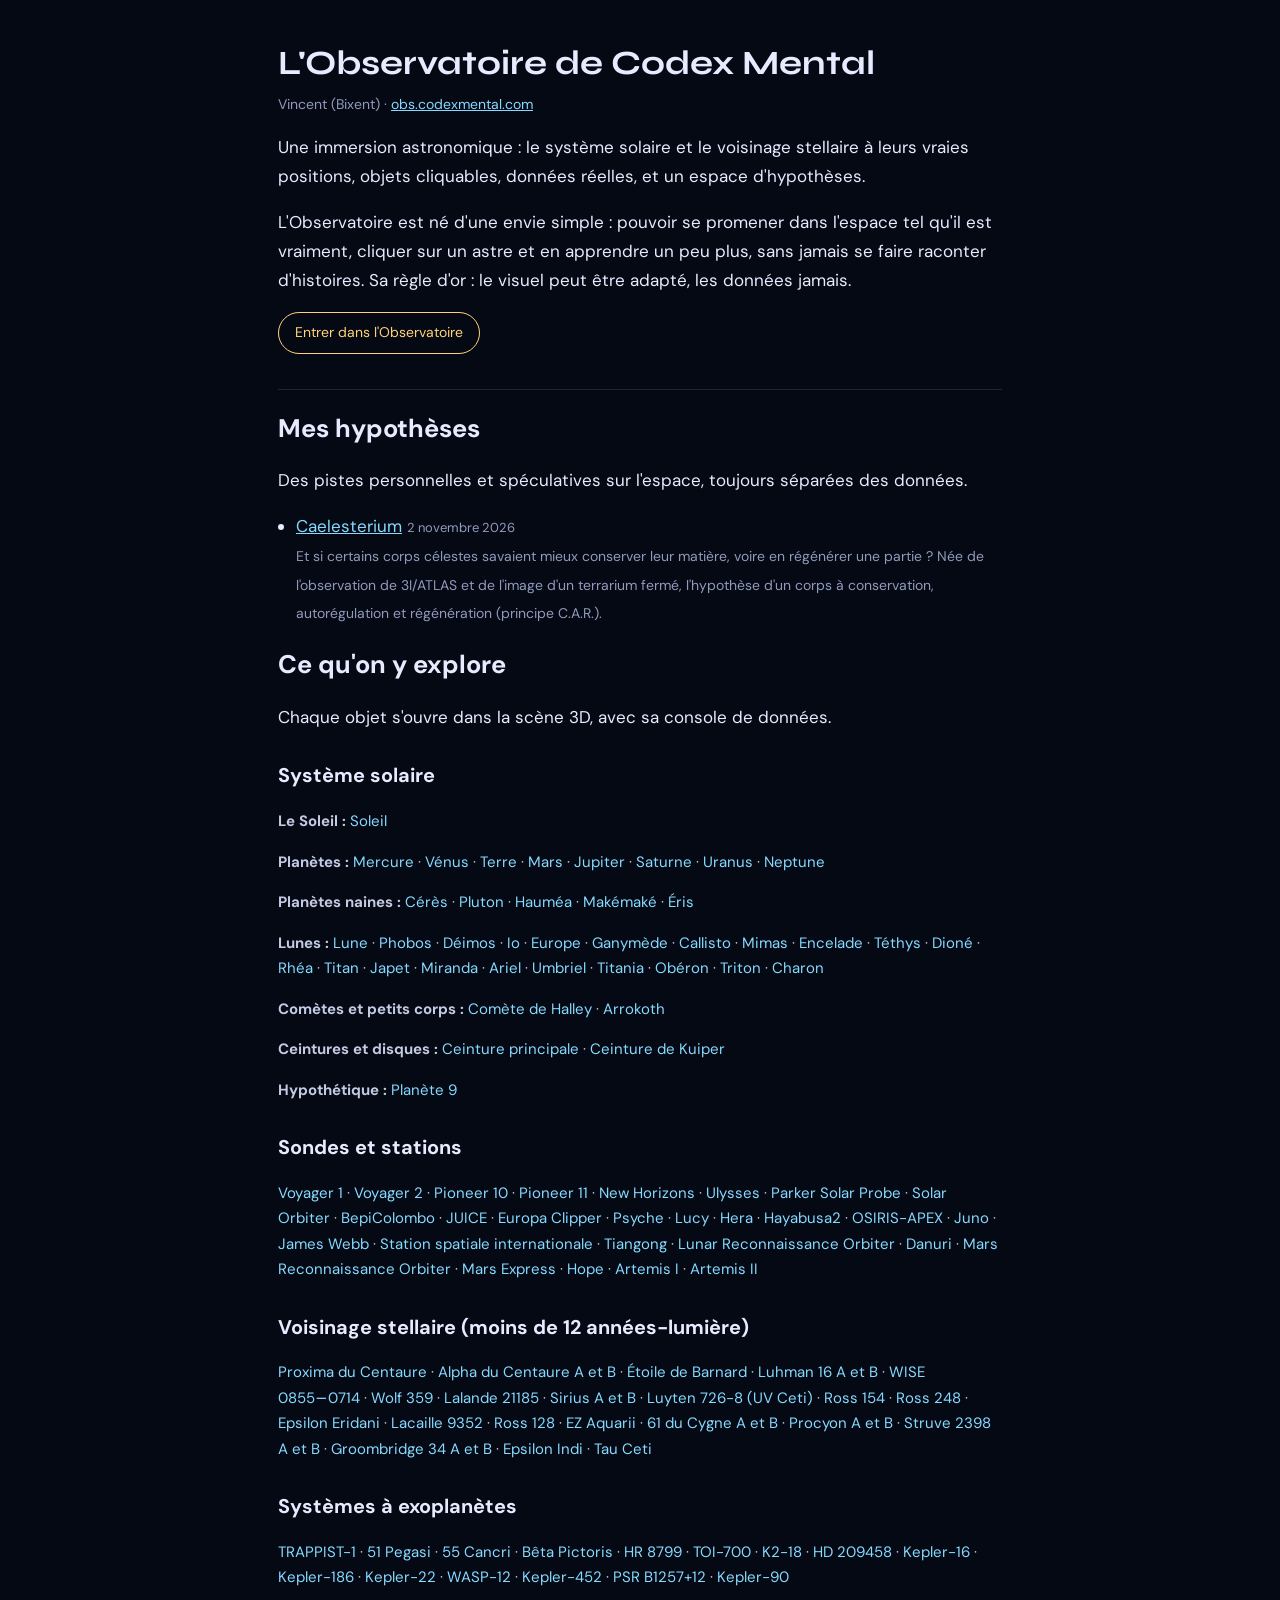
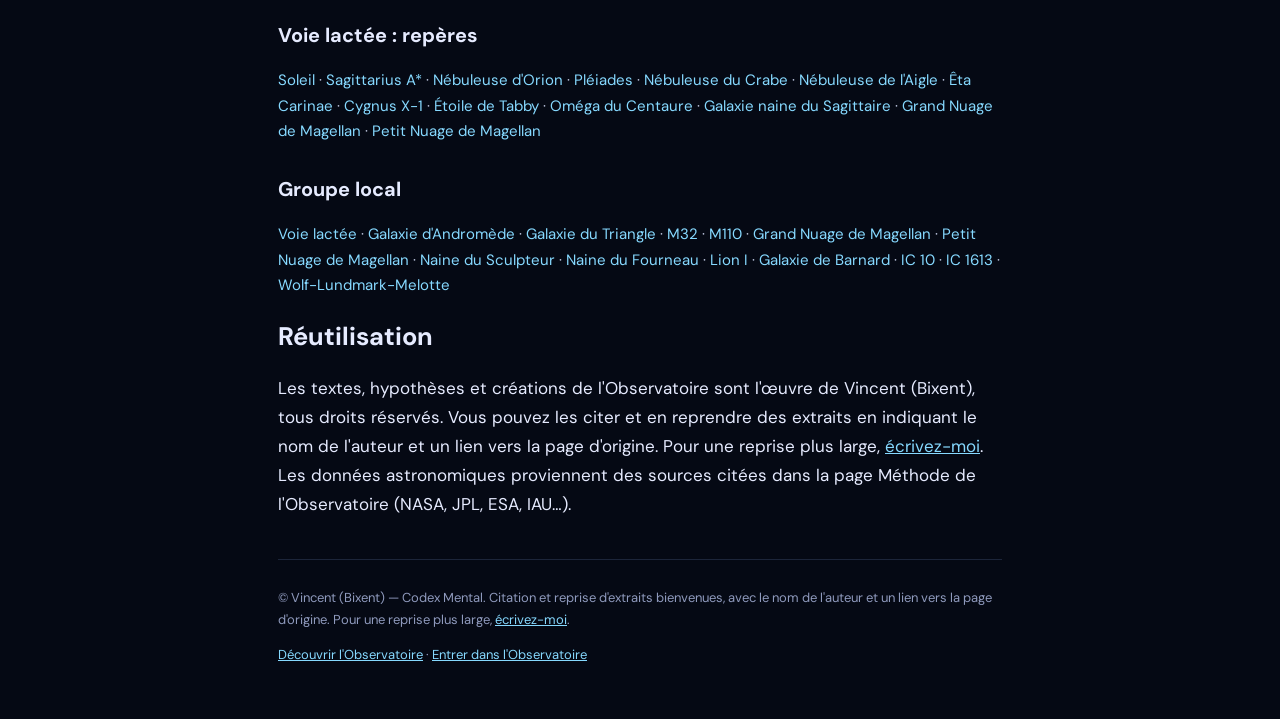
==== decouvrir/index.html @ 6f7f9cb4 "Pages lisibles : découvrir/ (présentation, hypothèses personnelles, objets explorés), sitemap, métad" ====
<!doctype html>
<html lang="fr">
<head>
<meta charset="utf-8">
<meta name="viewport" content="width=device-width, initial-scale=1">
<title>Découvrir l&#x27;Observatoire — Observatoire · Codex Mental</title>
<meta name="description" content="L&#x27;Observatoire de Codex Mental : le système solaire et le voisinage stellaire à leurs vraies positions, des données réelles et les hypothèses personnelles de Vincent (Bixent).">
<meta name="author" content="Vincent (Bixent)">
<link rel="canonical" href="https://obs.codexmental.com/decouvrir/">
<meta property="og:type" content="website">
<meta property="og:site_name" content="Observatoire · Codex Mental">
<meta property="og:title" content="Découvrir l&#x27;Observatoire — Observatoire · Codex Mental">
<meta property="og:description" content="L&#x27;Observatoire de Codex Mental : le système solaire et le voisinage stellaire à leurs vraies positions, des données réelles et les hypothèses personnelles de Vincent (Bixent).">
<meta property="og:url" content="https://obs.codexmental.com/decouvrir/">
<meta property="og:locale" content="fr_FR">
<link rel="icon" href="/favicon.svg" type="image/svg+xml">
<link rel="stylesheet" href="/decouvrir/lisible.css">
<script type="application/ld+json">{"@context": "https://schema.org", "@type": "CollectionPage", "name": "L'Observatoire de Codex Mental", "url": "https://obs.codexmental.com/decouvrir/", "inLanguage": "fr", "author": {"@type": "Person", "name": "Vincent (Bixent)", "url": "https://bixent.codexmental.com"}, "about": "Astronomie, système solaire, voisinage stellaire, exoplanètes, Voie lactée, Groupe local", "hasPart": [{"@type": "Article", "name": "Caelesterium", "url": "https://obs.codexmental.com/decouvrir/hypotheses/caelesterium/"}]}</script>
</head>
<body>
<main class="page">
<header class="head"><h1>L'Observatoire de Codex Mental</h1><p class="meta">Vincent (Bixent) · <a href="/">obs.codexmental.com</a></p><p>Une immersion astronomique : le système solaire et le voisinage stellaire à leurs vraies positions, objets cliquables, données réelles, et un espace d'hypothèses.</p><p>L'Observatoire est né d'une envie simple : pouvoir se promener dans l'espace tel qu'il est vraiment, cliquer sur un astre et en apprendre un peu plus, sans jamais se faire raconter d'histoires. Sa règle d'or : le visuel peut être adapté, les données jamais.</p><p><a class="go" href="/">Entrer dans l'Observatoire</a></p></header>
<h2>Mes hypothèses</h2><p>Des pistes personnelles et spéculatives sur l'espace, toujours séparées des données.</p><ul class="list">
<li><a href="/decouvrir/hypotheses/caelesterium/">Caelesterium</a> <time datetime="2026-11-02">2 novembre 2026</time><br><span>Et si certains corps célestes savaient mieux conserver leur matière, voire en régénérer une partie ? Née de l&#x27;observation de 3I/ATLAS et de l&#x27;image d&#x27;un terrarium fermé, l&#x27;hypothèse d&#x27;un corps à conservation, autorégulation et régénération (principe C.A.R.).</span></li>
</ul>
<h2>Ce qu'on y explore</h2><p>Chaque objet s'ouvre dans la scène 3D, avec sa console de données.</p>
<h3>Système solaire</h3>
<p class="objs"><b>Le Soleil :</b> <a href="https://obs.codexmental.com/#/explorer/soleil">Soleil</a></p>
<p class="objs"><b>Planètes :</b> <a href="https://obs.codexmental.com/#/explorer/mercure">Mercure</a> · <a href="https://obs.codexmental.com/#/explorer/venus">Vénus</a> · <a href="https://obs.codexmental.com/#/explorer/terre">Terre</a> · <a href="https://obs.codexmental.com/#/explorer/mars">Mars</a> · <a href="https://obs.codexmental.com/#/explorer/jupiter">Jupiter</a> · <a href="https://obs.codexmental.com/#/explorer/saturne">Saturne</a> · <a href="https://obs.codexmental.com/#/explorer/uranus">Uranus</a> · <a href="https://obs.codexmental.com/#/explorer/neptune">Neptune</a></p>
<p class="objs"><b>Planètes naines :</b> <a href="https://obs.codexmental.com/#/explorer/ceres">Cérès</a> · <a href="https://obs.codexmental.com/#/explorer/pluton">Pluton</a> · <a href="https://obs.codexmental.com/#/explorer/haumea">Hauméa</a> · <a href="https://obs.codexmental.com/#/explorer/makemake">Makémaké</a> · <a href="https://obs.codexmental.com/#/explorer/eris">Éris</a></p>
<p class="objs"><b>Lunes :</b> <a href="https://obs.codexmental.com/#/explorer/lune">Lune</a> · <a href="https://obs.codexmental.com/#/explorer/phobos">Phobos</a> · <a href="https://obs.codexmental.com/#/explorer/deimos">Déimos</a> · <a href="https://obs.codexmental.com/#/explorer/io">Io</a> · <a href="https://obs.codexmental.com/#/explorer/europe">Europe</a> · <a href="https://obs.codexmental.com/#/explorer/ganymede">Ganymède</a> · <a href="https://obs.codexmental.com/#/explorer/callisto">Callisto</a> · <a href="https://obs.codexmental.com/#/explorer/mimas">Mimas</a> · <a href="https://obs.codexmental.com/#/explorer/encelade">Encelade</a> · <a href="https://obs.codexmental.com/#/explorer/tethys">Téthys</a> · <a href="https://obs.codexmental.com/#/explorer/dione">Dioné</a> · <a href="https://obs.codexmental.com/#/explorer/rhea">Rhéa</a> · <a href="https://obs.codexmental.com/#/explorer/titan">Titan</a> · <a href="https://obs.codexmental.com/#/explorer/japet">Japet</a> · <a href="https://obs.codexmental.com/#/explorer/miranda">Miranda</a> · <a href="https://obs.codexmental.com/#/explorer/ariel">Ariel</a> · <a href="https://obs.codexmental.com/#/explorer/umbriel">Umbriel</a> · <a href="https://obs.codexmental.com/#/explorer/titania">Titania</a> · <a href="https://obs.codexmental.com/#/explorer/oberon">Obéron</a> · <a href="https://obs.codexmental.com/#/explorer/triton">Triton</a> · <a href="https://obs.codexmental.com/#/explorer/charon">Charon</a></p>
<p class="objs"><b>Comètes et petits corps :</b> <a href="https://obs.codexmental.com/#/explorer/halley">Comète de Halley</a> · <a href="https://obs.codexmental.com/#/explorer/arrokoth">Arrokoth</a></p>
<p class="objs"><b>Ceintures et disques :</b> <a href="https://obs.codexmental.com/#/explorer/ceinture">Ceinture principale</a> · <a href="https://obs.codexmental.com/#/explorer/kuiper">Ceinture de Kuiper</a></p>
<p class="objs"><b>Hypothétique :</b> <a href="https://obs.codexmental.com/#/explorer/planete9">Planète 9</a></p>
<h3>Sondes et stations</h3>
<p class="objs"><a href="https://obs.codexmental.com/#/explorer/voyager1">Voyager 1</a> · <a href="https://obs.codexmental.com/#/explorer/voyager2">Voyager 2</a> · <a href="https://obs.codexmental.com/#/explorer/pioneer10">Pioneer 10</a> · <a href="https://obs.codexmental.com/#/explorer/pioneer11">Pioneer 11</a> · <a href="https://obs.codexmental.com/#/explorer/newhorizons">New Horizons</a> · <a href="https://obs.codexmental.com/#/explorer/ulysses">Ulysses</a> · <a href="https://obs.codexmental.com/#/explorer/parker">Parker Solar Probe</a> · <a href="https://obs.codexmental.com/#/explorer/solarorbiter">Solar Orbiter</a> · <a href="https://obs.codexmental.com/#/explorer/bepicolombo">BepiColombo</a> · <a href="https://obs.codexmental.com/#/explorer/juice">JUICE</a> · <a href="https://obs.codexmental.com/#/explorer/clipper">Europa Clipper</a> · <a href="https://obs.codexmental.com/#/explorer/psyche">Psyche</a> · <a href="https://obs.codexmental.com/#/explorer/lucy">Lucy</a> · <a href="https://obs.codexmental.com/#/explorer/hera">Hera</a> · <a href="https://obs.codexmental.com/#/explorer/hayabusa2">Hayabusa2</a> · <a href="https://obs.codexmental.com/#/explorer/osirisapex">OSIRIS-APEX</a> · <a href="https://obs.codexmental.com/#/explorer/juno">Juno</a> · <a href="https://obs.codexmental.com/#/explorer/jwst">James Webb</a> · <a href="https://obs.codexmental.com/#/explorer/iss">Station spatiale internationale</a> · <a href="https://obs.codexmental.com/#/explorer/tiangong">Tiangong</a> · <a href="https://obs.codexmental.com/#/explorer/lro">Lunar Reconnaissance Orbiter</a> · <a href="https://obs.codexmental.com/#/explorer/danuri">Danuri</a> · <a href="https://obs.codexmental.com/#/explorer/mro">Mars Reconnaissance Orbiter</a> · <a href="https://obs.codexmental.com/#/explorer/marsexpress">Mars Express</a> · <a href="https://obs.codexmental.com/#/explorer/hope">Hope</a> · <a href="https://obs.codexmental.com/#/explorer/artemis1">Artemis I</a> · <a href="https://obs.codexmental.com/#/explorer/artemis2">Artemis II</a></p>
<h3>Voisinage stellaire (moins de 12 années-lumière)</h3>
<p class="objs"><a href="https://obs.codexmental.com/#/voisinage/proxima">Proxima du Centaure</a> · <a href="https://obs.codexmental.com/#/voisinage/alphacen">Alpha du Centaure A et B</a> · <a href="https://obs.codexmental.com/#/voisinage/barnard">Étoile de Barnard</a> · <a href="https://obs.codexmental.com/#/voisinage/luhman16">Luhman 16 A et B</a> · <a href="https://obs.codexmental.com/#/voisinage/wise0855">WISE 0855−0714</a> · <a href="https://obs.codexmental.com/#/voisinage/wolf359">Wolf 359</a> · <a href="https://obs.codexmental.com/#/voisinage/lalande21185">Lalande 21185</a> · <a href="https://obs.codexmental.com/#/voisinage/sirius">Sirius A et B</a> · <a href="https://obs.codexmental.com/#/voisinage/luyten7268">Luyten 726-8 (UV Ceti)</a> · <a href="https://obs.codexmental.com/#/voisinage/ross154">Ross 154</a> · <a href="https://obs.codexmental.com/#/voisinage/ross248">Ross 248</a> · <a href="https://obs.codexmental.com/#/voisinage/epseri">Epsilon Eridani</a> · <a href="https://obs.codexmental.com/#/voisinage/lacaille9352">Lacaille 9352</a> · <a href="https://obs.codexmental.com/#/voisinage/ross128">Ross 128</a> · <a href="https://obs.codexmental.com/#/voisinage/ezaqr">EZ Aquarii</a> · <a href="https://obs.codexmental.com/#/voisinage/61cyg">61 du Cygne A et B</a> · <a href="https://obs.codexmental.com/#/voisinage/procyon">Procyon A et B</a> · <a href="https://obs.codexmental.com/#/voisinage/struve2398">Struve 2398 A et B</a> · <a href="https://obs.codexmental.com/#/voisinage/groombridge34">Groombridge 34 A et B</a> · <a href="https://obs.codexmental.com/#/voisinage/epsind">Epsilon Indi</a> · <a href="https://obs.codexmental.com/#/voisinage/tauceti">Tau Ceti</a></p>
<h3>Systèmes à exoplanètes</h3>
<p class="objs"><a href="https://obs.codexmental.com/#/etoile/trappist1">TRAPPIST-1</a> · <a href="https://obs.codexmental.com/#/etoile/51peg">51 Pegasi</a> · <a href="https://obs.codexmental.com/#/etoile/55cnc">55 Cancri</a> · <a href="https://obs.codexmental.com/#/etoile/betapic">Bêta Pictoris</a> · <a href="https://obs.codexmental.com/#/etoile/hr8799">HR 8799</a> · <a href="https://obs.codexmental.com/#/etoile/toi700">TOI-700</a> · <a href="https://obs.codexmental.com/#/etoile/k218">K2-18</a> · <a href="https://obs.codexmental.com/#/etoile/hd209458">HD 209458</a> · <a href="https://obs.codexmental.com/#/etoile/kepler16">Kepler-16</a> · <a href="https://obs.codexmental.com/#/etoile/kepler186">Kepler-186</a> · <a href="https://obs.codexmental.com/#/etoile/kepler22">Kepler-22</a> · <a href="https://obs.codexmental.com/#/etoile/wasp12">WASP-12</a> · <a href="https://obs.codexmental.com/#/etoile/kepler452">Kepler-452</a> · <a href="https://obs.codexmental.com/#/etoile/psr1257">PSR B1257+12</a> · <a href="https://obs.codexmental.com/#/etoile/kepler90">Kepler-90</a></p>
<h3>Voie lactée : repères</h3>
<p class="objs"><a href="https://obs.codexmental.com/#/galaxie/soleil-g">Soleil</a> · <a href="https://obs.codexmental.com/#/galaxie/sgra">Sagittarius A*</a> · <a href="https://obs.codexmental.com/#/galaxie/orion-m42">Nébuleuse d&#x27;Orion</a> · <a href="https://obs.codexmental.com/#/galaxie/pleiades">Pléiades</a> · <a href="https://obs.codexmental.com/#/galaxie/crabe">Nébuleuse du Crabe</a> · <a href="https://obs.codexmental.com/#/galaxie/aigle">Nébuleuse de l&#x27;Aigle</a> · <a href="https://obs.codexmental.com/#/galaxie/etacar">Êta Carinae</a> · <a href="https://obs.codexmental.com/#/galaxie/cygx1">Cygnus X-1</a> · <a href="https://obs.codexmental.com/#/galaxie/tabby">Étoile de Tabby</a> · <a href="https://obs.codexmental.com/#/galaxie/omegacen">Oméga du Centaure</a> · <a href="https://obs.codexmental.com/#/galaxie/sgrdsph">Galaxie naine du Sagittaire</a> · <a href="https://obs.codexmental.com/#/galaxie/gnm">Grand Nuage de Magellan</a> · <a href="https://obs.codexmental.com/#/galaxie/pnm">Petit Nuage de Magellan</a></p>
<h3>Groupe local</h3>
<p class="objs"><a href="https://obs.codexmental.com/#/groupe-local/voielactee">Voie lactée</a> · <a href="https://obs.codexmental.com/#/groupe-local/m31">Galaxie d&#x27;Andromède</a> · <a href="https://obs.codexmental.com/#/groupe-local/m33">Galaxie du Triangle</a> · <a href="https://obs.codexmental.com/#/groupe-local/m32">M32</a> · <a href="https://obs.codexmental.com/#/groupe-local/m110">M110</a> · <a href="https://obs.codexmental.com/#/groupe-local/lg-gnm">Grand Nuage de Magellan</a> · <a href="https://obs.codexmental.com/#/groupe-local/lg-pnm">Petit Nuage de Magellan</a> · <a href="https://obs.codexmental.com/#/groupe-local/sculptor">Naine du Sculpteur</a> · <a href="https://obs.codexmental.com/#/groupe-local/fornax">Naine du Fourneau</a> · <a href="https://obs.codexmental.com/#/groupe-local/leo1">Lion I</a> · <a href="https://obs.codexmental.com/#/groupe-local/ngc6822">Galaxie de Barnard</a> · <a href="https://obs.codexmental.com/#/groupe-local/ic10">IC 10</a> · <a href="https://obs.codexmental.com/#/groupe-local/ic1613">IC 1613</a> · <a href="https://obs.codexmental.com/#/groupe-local/wlm">Wolf-Lundmark-Melotte</a></p>
<h2 id="reutilisation">Réutilisation</h2><p>Les textes, hypothèses et créations de l'Observatoire sont l'œuvre de Vincent (Bixent), tous droits réservés. Vous pouvez les citer et en reprendre des extraits en indiquant le nom de l'auteur et un lien vers la page d'origine. Pour une reprise plus large, <a href="https://codexmental.com/#contact/form">écrivez-moi</a>. Les données astronomiques proviennent des sources citées dans la page Méthode de l'Observatoire (NASA, JPL, ESA, IAU…).</p>
<footer class="foot"><p>© Vincent (Bixent) — Codex Mental. Citation et reprise d'extraits bienvenues, avec le nom de l'auteur et un lien vers la page d'origine. Pour une reprise plus large, <a href="https://codexmental.com/#contact/form">écrivez-moi</a>.</p><p><a href="/decouvrir/">Découvrir l'Observatoire</a> · <a href="/">Entrer dans l'Observatoire</a></p></footer>
</main>
</body>
</html>
---- decouvrir/lisible.css ----
/* Pages lisibles de l Observatoire : sobres, rapides, sans JavaScript. */
@font-face { font-family: "DM Sans"; src: url("/fonts/DMSans.woff") format("woff"); font-display: swap; }
@font-face { font-family: "Syne"; src: url("/fonts/Syne.woff") format("woff"); font-weight: 400 800; font-display: swap; }
:root { color-scheme: dark; --fg: #e6ebff; --soft: #c3cbe4; --muted: #8f9abd; --line: rgba(150, 180, 255, .16); --cyan: #86d9ff; --gold: #ffd27a; }
* { box-sizing: border-box; }
body { margin: 0; background: #050914; color: var(--fg); font: 17px/1.7 "DM Sans", system-ui, sans-serif; }
.page { max-width: 760px; margin: 0 auto; padding: 28px 18px 40px; }
a { color: var(--cyan); }
.crumbs { font-size: 13px; color: var(--muted); }
.crumbs a { color: var(--muted); }
.head { border-bottom: 1px solid var(--line); padding-bottom: 18px; margin-bottom: 22px; }
h1 { font-family: Syne, sans-serif; font-weight: 700; font-size: clamp(24px, 5vw, 34px); line-height: 1.25; margin: 14px 0 8px; }
h2, h3 { line-height: 1.3; }
.meta { color: var(--muted); font-size: 14px; margin: 0 0 12px; }
.go { display: inline-block; padding: 8px 16px; border: 1px solid var(--gold); border-radius: 999px; color: var(--gold); text-decoration: none; font-size: 14px; }
.go:hover { background: var(--gold); color: #050914; }
.txt { color: var(--soft); }
.txt img, .txt video, .txt iframe { max-width: 100%; height: auto; border-radius: 10px; }
.txt table { border-collapse: collapse; width: 100%; display: block; overflow-x: auto; }
.txt td, .txt th { border: 1px solid var(--line); padding: 6px 10px; }
.txt blockquote { margin: 1em 0; padding-left: 14px; border-left: 2px solid var(--line); color: var(--muted); }
.cite { margin-top: 32px; padding: 12px 14px; border: 1px solid var(--line); border-radius: 12px; font-size: 14px; color: var(--muted); word-break: break-word; }
.list { padding-left: 18px; } .list li { margin: 0 0 12px; } .list span { color: var(--muted); font-size: 14px; }
.list time, .head time { color: var(--muted); font-size: 13px; }
.foot { margin-top: 40px; border-top: 1px solid var(--line); padding-top: 14px; font-size: 13px; color: var(--muted); }
.warn { padding: 12px 14px; border: 1px solid rgba(255, 179, 107, .35); border-radius: 12px; color: #ffd9b3; font-size: 15px; }
.objs { font-size: 15px; color: var(--soft); }
.objs a { text-decoration: none; } .objs a:hover { text-decoration: underline; }
h3 { margin-top: 1.6em; }
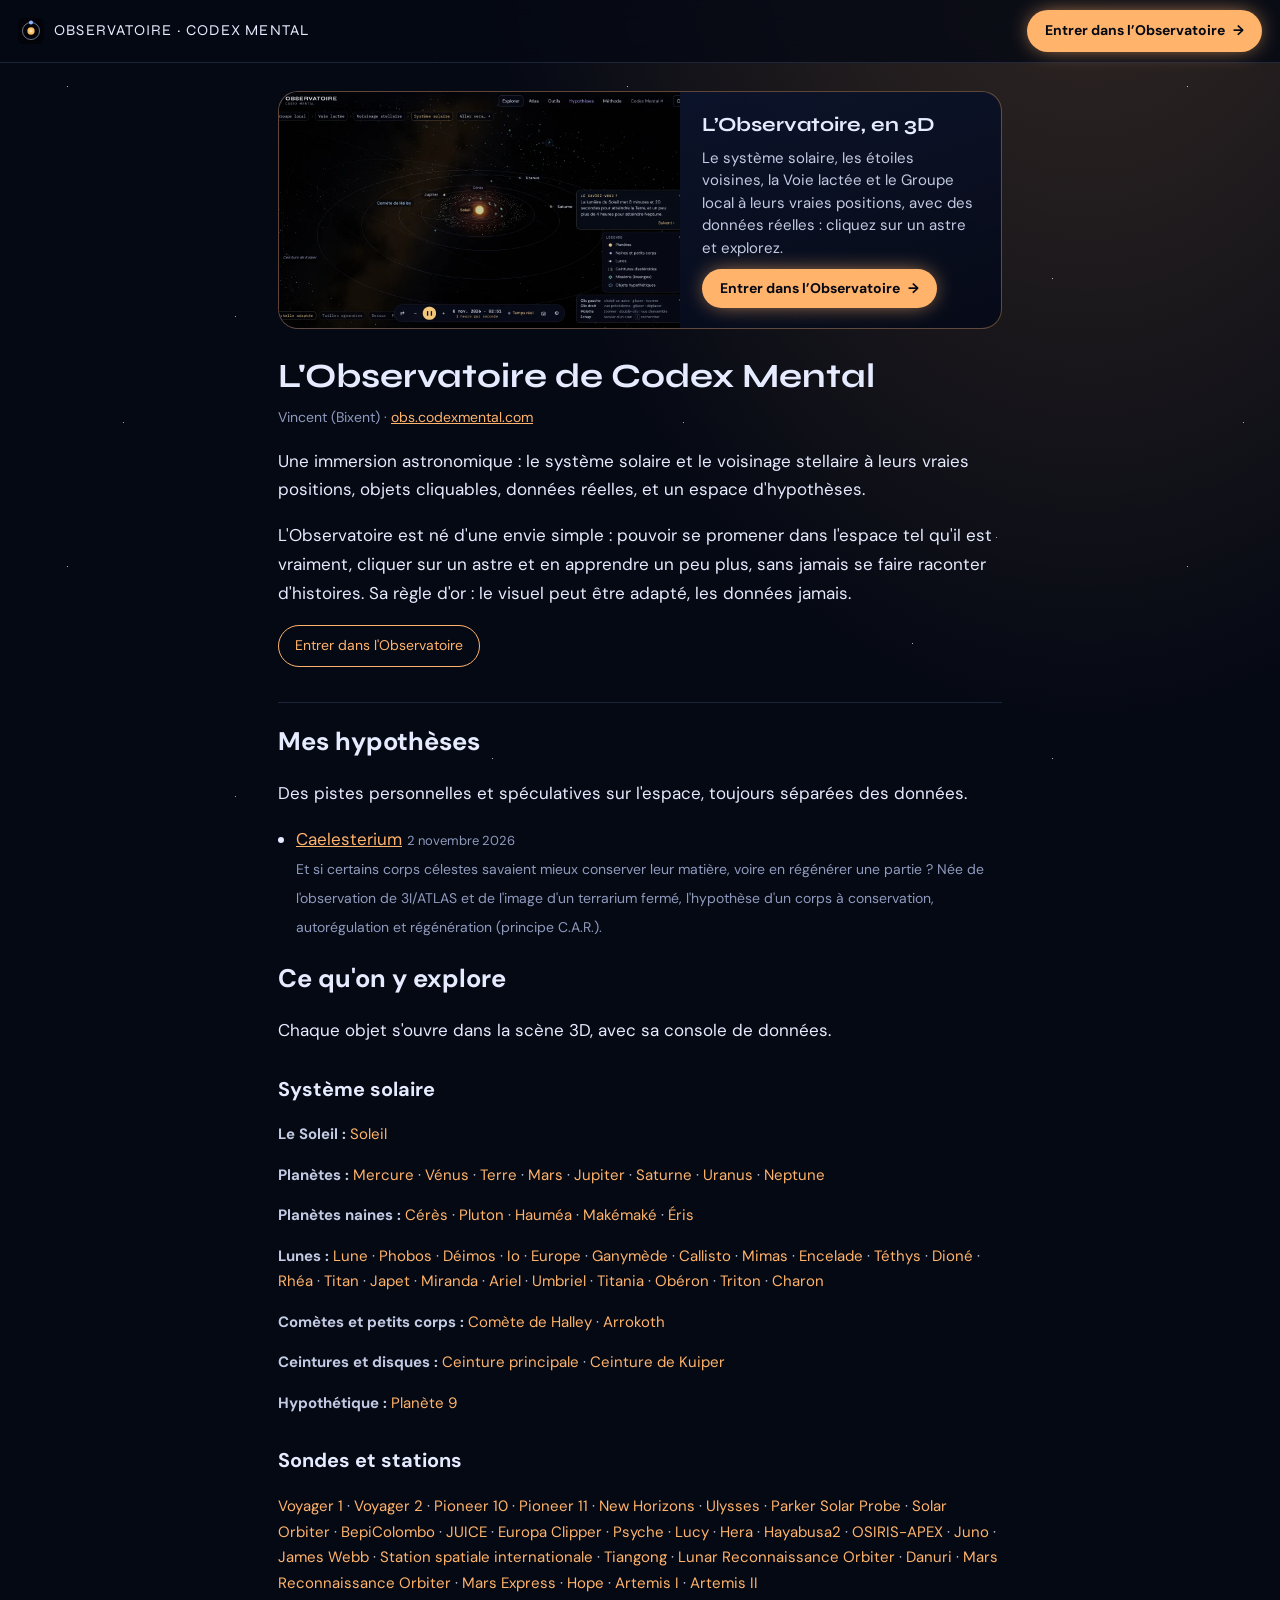
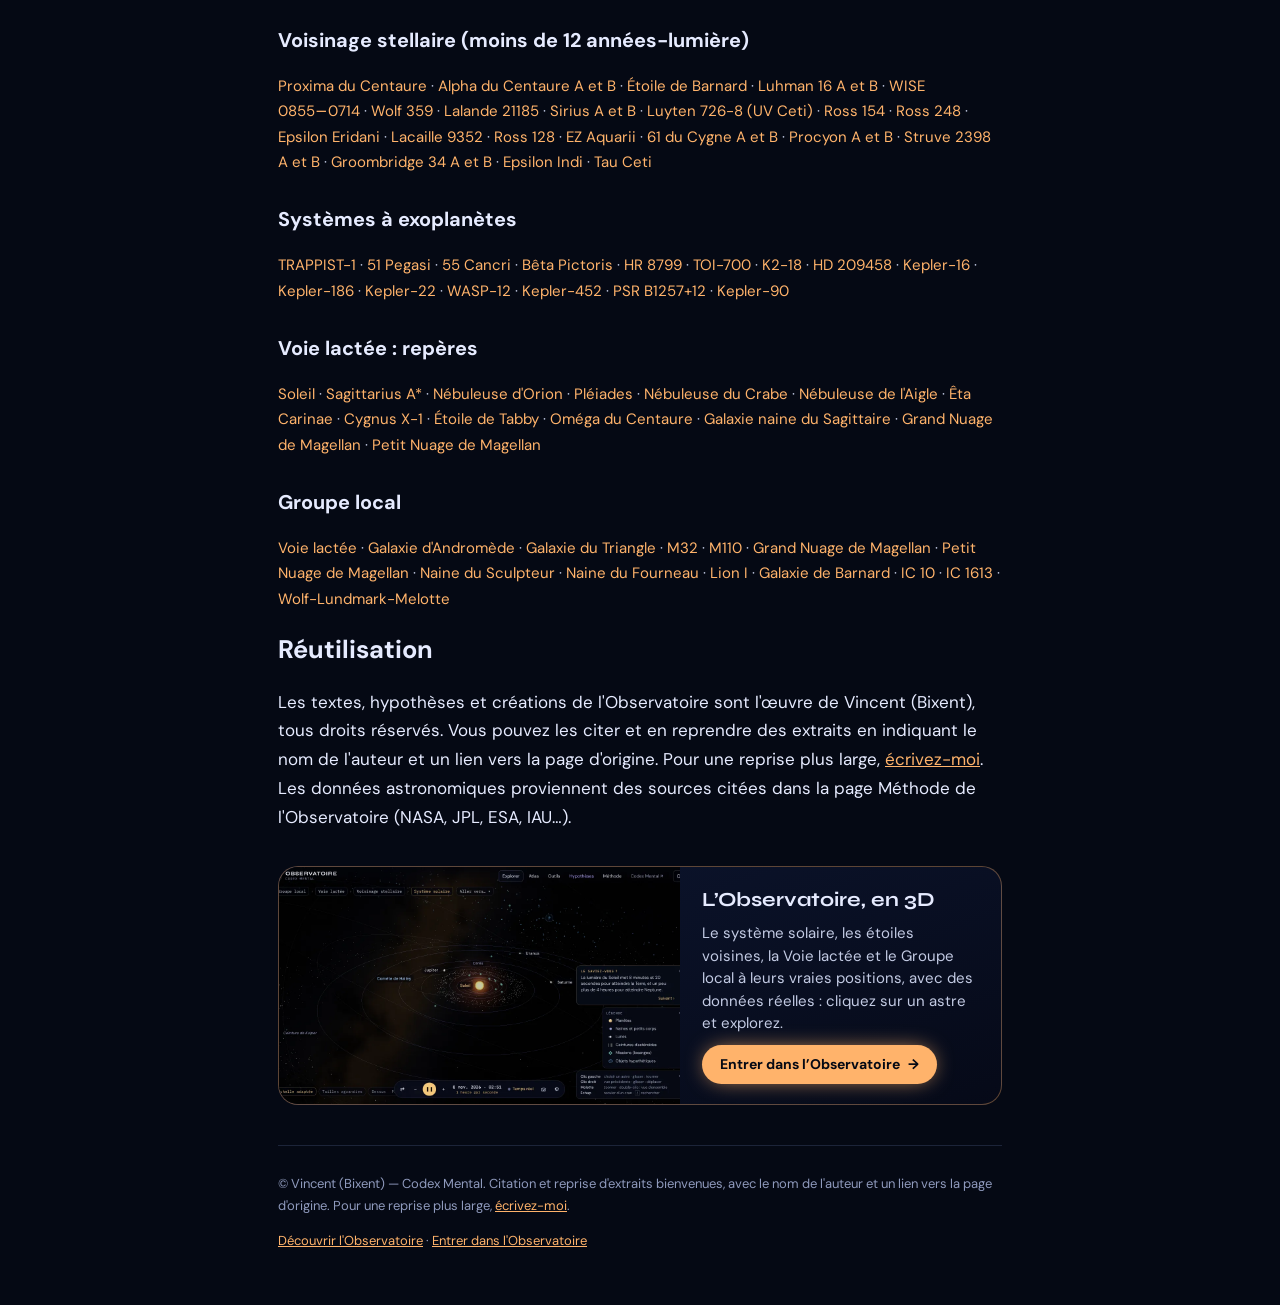
==== commit 1086ee8c: "Pages lisibles en vitrine : barre avec bouton d'entrée, ciel étoilé, carte d'aperçu du site, image d" ====
--- a/decouvrir/index.html
+++ b/decouvrir/index.html
@@ -13,13 +13,16 @@
 <meta property="og:description" content="L&#x27;Observatoire de Codex Mental : le système solaire et le voisinage stellaire à leurs vraies positions, des données réelles et les hypothèses personnelles de Vincent (Bixent).">
 <meta property="og:url" content="https://obs.codexmental.com/decouvrir/">
 <meta property="og:locale" content="fr_FR">
+<meta property="og:image" content="https://obs.codexmental.com/decouvrir/apercu.webp">
+<meta name="twitter:card" content="summary_large_image">
 <link rel="icon" href="/favicon.svg" type="image/svg+xml">
 <link rel="stylesheet" href="/decouvrir/lisible.css">
 <script type="application/ld+json">{"@context": "https://schema.org", "@type": "CollectionPage", "name": "L'Observatoire de Codex Mental", "url": "https://obs.codexmental.com/decouvrir/", "inLanguage": "fr", "author": {"@type": "Person", "name": "Vincent (Bixent)", "url": "https://bixent.codexmental.com"}, "about": "Astronomie, système solaire, voisinage stellaire, exoplanètes, Voie lactée, Groupe local", "hasPart": [{"@type": "Article", "name": "Caelesterium", "url": "https://obs.codexmental.com/decouvrir/hypotheses/caelesterium/"}]}</script>
 </head>
 <body>
+<header class="bar"><a class="brand" href="/"><img src="/favicon.svg" alt="" width="26" height="26"><span>OBSERVATOIRE · CODEX MENTAL</span></a><a class="enter" href="/">Entrer dans l’Observatoire <span aria-hidden="true">→</span></a></header>
 <main class="page">
-<header class="head"><h1>L'Observatoire de Codex Mental</h1><p class="meta">Vincent (Bixent) · <a href="/">obs.codexmental.com</a></p><p>Une immersion astronomique : le système solaire et le voisinage stellaire à leurs vraies positions, objets cliquables, données réelles, et un espace d'hypothèses.</p><p>L'Observatoire est né d'une envie simple : pouvoir se promener dans l'espace tel qu'il est vraiment, cliquer sur un astre et en apprendre un peu plus, sans jamais se faire raconter d'histoires. Sa règle d'or : le visuel peut être adapté, les données jamais.</p><p><a class="go" href="/">Entrer dans l'Observatoire</a></p></header>
+<a class="promo top" href="/"><img src="/decouvrir/apercu.webp" alt="Aperçu du site" width="1280" height="720" loading="lazy"><span class="promo-t"><b>L’Observatoire, en 3D</b><span>Le système solaire, les étoiles voisines, la Voie lactée et le Groupe local à leurs vraies positions, avec des données réelles : cliquez sur un astre et explorez.</span><span class="enter">Entrer dans l’Observatoire <span aria-hidden="true">→</span></span></span></a><header class="head"><h1>L'Observatoire de Codex Mental</h1><p class="meta">Vincent (Bixent) · <a href="/">obs.codexmental.com</a></p><p>Une immersion astronomique : le système solaire et le voisinage stellaire à leurs vraies positions, objets cliquables, données réelles, et un espace d'hypothèses.</p><p>L'Observatoire est né d'une envie simple : pouvoir se promener dans l'espace tel qu'il est vraiment, cliquer sur un astre et en apprendre un peu plus, sans jamais se faire raconter d'histoires. Sa règle d'or : le visuel peut être adapté, les données jamais.</p><p><a class="go" href="/">Entrer dans l'Observatoire</a></p></header>
 <h2>Mes hypothèses</h2><p>Des pistes personnelles et spéculatives sur l'espace, toujours séparées des données.</p><ul class="list">
 <li><a href="/decouvrir/hypotheses/caelesterium/">Caelesterium</a> <time datetime="2026-11-02">2 novembre 2026</time><br><span>Et si certains corps célestes savaient mieux conserver leur matière, voire en régénérer une partie ? Née de l&#x27;observation de 3I/ATLAS et de l&#x27;image d&#x27;un terrarium fermé, l&#x27;hypothèse d&#x27;un corps à conservation, autorégulation et régénération (principe C.A.R.).</span></li>
 </ul>
@@ -43,6 +46,7 @@
 <h3>Groupe local</h3>
 <p class="objs"><a href="https://obs.codexmental.com/#/groupe-local/voielactee">Voie lactée</a> · <a href="https://obs.codexmental.com/#/groupe-local/m31">Galaxie d&#x27;Andromède</a> · <a href="https://obs.codexmental.com/#/groupe-local/m33">Galaxie du Triangle</a> · <a href="https://obs.codexmental.com/#/groupe-local/m32">M32</a> · <a href="https://obs.codexmental.com/#/groupe-local/m110">M110</a> · <a href="https://obs.codexmental.com/#/groupe-local/lg-gnm">Grand Nuage de Magellan</a> · <a href="https://obs.codexmental.com/#/groupe-local/lg-pnm">Petit Nuage de Magellan</a> · <a href="https://obs.codexmental.com/#/groupe-local/sculptor">Naine du Sculpteur</a> · <a href="https://obs.codexmental.com/#/groupe-local/fornax">Naine du Fourneau</a> · <a href="https://obs.codexmental.com/#/groupe-local/leo1">Lion I</a> · <a href="https://obs.codexmental.com/#/groupe-local/ngc6822">Galaxie de Barnard</a> · <a href="https://obs.codexmental.com/#/groupe-local/ic10">IC 10</a> · <a href="https://obs.codexmental.com/#/groupe-local/ic1613">IC 1613</a> · <a href="https://obs.codexmental.com/#/groupe-local/wlm">Wolf-Lundmark-Melotte</a></p>
 <h2 id="reutilisation">Réutilisation</h2><p>Les textes, hypothèses et créations de l'Observatoire sont l'œuvre de Vincent (Bixent), tous droits réservés. Vous pouvez les citer et en reprendre des extraits en indiquant le nom de l'auteur et un lien vers la page d'origine. Pour une reprise plus large, <a href="https://codexmental.com/#contact/form">écrivez-moi</a>. Les données astronomiques proviennent des sources citées dans la page Méthode de l'Observatoire (NASA, JPL, ESA, IAU…).</p>
+<a class="promo" href="/"><img src="/decouvrir/apercu.webp" alt="Aperçu du site" width="1280" height="720" loading="lazy"><span class="promo-t"><b>L’Observatoire, en 3D</b><span>Le système solaire, les étoiles voisines, la Voie lactée et le Groupe local à leurs vraies positions, avec des données réelles : cliquez sur un astre et explorez.</span><span class="enter">Entrer dans l’Observatoire <span aria-hidden="true">→</span></span></span></a>
 <footer class="foot"><p>© Vincent (Bixent) — Codex Mental. Citation et reprise d'extraits bienvenues, avec le nom de l'auteur et un lien vers la page d'origine. Pour une reprise plus large, <a href="https://codexmental.com/#contact/form">écrivez-moi</a>.</p><p><a href="/decouvrir/">Découvrir l'Observatoire</a> · <a href="/">Entrer dans l'Observatoire</a></p></footer>
 </main>
 </body>
--- a/decouvrir/lisible.css
+++ b/decouvrir/lisible.css
@@ -1,15 +1,15 @@
 /* Pages lisibles de l Observatoire : sobres, rapides, sans JavaScript. */
 @font-face { font-family: "DM Sans"; src: url("/fonts/DMSans.woff") format("woff"); font-display: swap; }
 @font-face { font-family: "Syne"; src: url("/fonts/Syne.woff") format("woff"); font-weight: 400 800; font-display: swap; }
-:root { color-scheme: dark; --fg: #e6ebff; --soft: #c3cbe4; --muted: #8f9abd; --line: rgba(150, 180, 255, .16); --cyan: #86d9ff; --gold: #ffd27a; }
+:root { color-scheme: dark; --accent: #ffb36b; --display: Syne, sans-serif; --fg: #e6ebff; --soft: #c3cbe4; --muted: #8f9abd; --line: rgba(150, 180, 255, .16); --cyan: #86d9ff; --gold: #ffd27a; }
 * { box-sizing: border-box; }
 body { margin: 0; background: #050914; color: var(--fg); font: 17px/1.7 "DM Sans", system-ui, sans-serif; }
 .page { max-width: 760px; margin: 0 auto; padding: 28px 18px 40px; }
-a { color: var(--cyan); }
+a { color: var(--accent); }
 .crumbs { font-size: 13px; color: var(--muted); }
 .crumbs a { color: var(--muted); }
 .head { border-bottom: 1px solid var(--line); padding-bottom: 18px; margin-bottom: 22px; }
-h1 { font-family: Syne, sans-serif; font-weight: 700; font-size: clamp(24px, 5vw, 34px); line-height: 1.25; margin: 14px 0 8px; }
+h1 { font-family: var(--display); font-weight: 700; font-size: clamp(24px, 5vw, 34px); line-height: 1.25; margin: 14px 0 8px; }
 h2, h3 { line-height: 1.3; }
 .meta { color: var(--muted); font-size: 14px; margin: 0 0 12px; }
 .go { display: inline-block; padding: 8px 16px; border: 1px solid var(--gold); border-radius: 999px; color: var(--gold); text-decoration: none; font-size: 14px; }
@@ -27,3 +27,32 @@
 .objs { font-size: 15px; color: var(--soft); }
 .objs a { text-decoration: none; } .objs a:hover { text-decoration: underline; }
 h3 { margin-top: 1.6em; }
+
+/* ---------- Vitrine : donner envie d'entrer dans le vrai site ---------- */
+body { background: #050914 radial-gradient(ellipse 70% 50% at 85% -10%, color-mix(in srgb, var(--accent) 22%, transparent), transparent 70%) no-repeat; min-height: 100vh; }
+body::before { content: ""; position: fixed; inset: 0; z-index: -1; pointer-events: none; opacity: .7;
+  background-image: radial-gradient(1px 1px at 12% 18%, #fff 50%, transparent 51%), radial-gradient(1px 1px at 78% 12%, #cfe9ff 50%, transparent 51%),
+    radial-gradient(1.3px 1.3px at 42% 66%, #ffd9ee 50%, transparent 51%), radial-gradient(1px 1px at 88% 58%, #fff 50%, transparent 51%),
+    radial-gradient(1px 1px at 22% 88%, #bff6ff 50%, transparent 51%), radial-gradient(1.2px 1.2px at 63% 34%, #fff 50%, transparent 51%),
+    radial-gradient(.8px .8px at 33% 41%, #fff 50%, transparent 51%), radial-gradient(.9px .9px at 70% 80%, #e6ecff 50%, transparent 51%);
+  background-size: 560px 480px; }
+.bar { position: sticky; top: 0; z-index: 5; display: flex; align-items: center; justify-content: space-between; gap: 12px; padding: 10px 18px;
+  background: rgba(5, 9, 20, .82); backdrop-filter: blur(10px); -webkit-backdrop-filter: blur(10px); border-bottom: 1px solid var(--line); }
+.brand { display: flex; align-items: center; gap: 10px; color: var(--fg); text-decoration: none; font-family: var(--display, sans-serif); letter-spacing: .08em; font-size: 15px; }
+.brand img { width: 26px; height: 26px; }
+.enter { display: inline-flex; align-items: center; gap: 8px; padding: 9px 18px; border-radius: 999px; background: var(--accent); color: #050914; font-weight: 700; font-size: 14px; text-decoration: none; white-space: nowrap;
+  box-shadow: 0 0 22px -6px var(--accent); transition: transform .2s, box-shadow .2s; }
+.enter:hover { transform: translateY(-1px); box-shadow: 0 0 30px -4px var(--accent); }
+.promo { display: grid; grid-template-columns: minmax(0, 1.25fr) minmax(0, 1fr); margin: 34px 0 6px; border-radius: 20px; overflow: hidden; text-decoration: none; color: var(--fg);
+  border: 1px solid color-mix(in srgb, var(--accent) 35%, transparent); background: linear-gradient(160deg, rgba(14, 24, 52, .9), rgba(6, 10, 24, .95)); transition: transform .25s, border-color .25s; }
+.promo:hover { transform: translateY(-2px); border-color: var(--accent); }
+.promo img { width: 100%; height: 100%; object-fit: cover; display: block; aspect-ratio: 16 / 9; }
+.promo-t { display: flex; flex-direction: column; justify-content: center; gap: 10px; padding: 20px 22px; }
+.promo-t b { font-family: var(--display, sans-serif); font-size: 20px; line-height: 1.25; }
+.promo-t > span { color: var(--soft); font-size: 15px; line-height: 1.5; }
+.promo-t .enter { align-self: flex-start; }
+.promo.top { margin: 0 0 26px; }
+@media (max-width: 640px) { .promo { grid-template-columns: minmax(0, 1fr); } .bar { padding: 8px 12px; } .brand span { display: none; } .enter { padding: 8px 14px; font-size: 13px; } }
+.promo-t .enter { color: #050914; font-size: 14px; }
+.go { border-color: var(--accent); color: var(--accent); }
+.go:hover { background: var(--accent); color: #050914; }
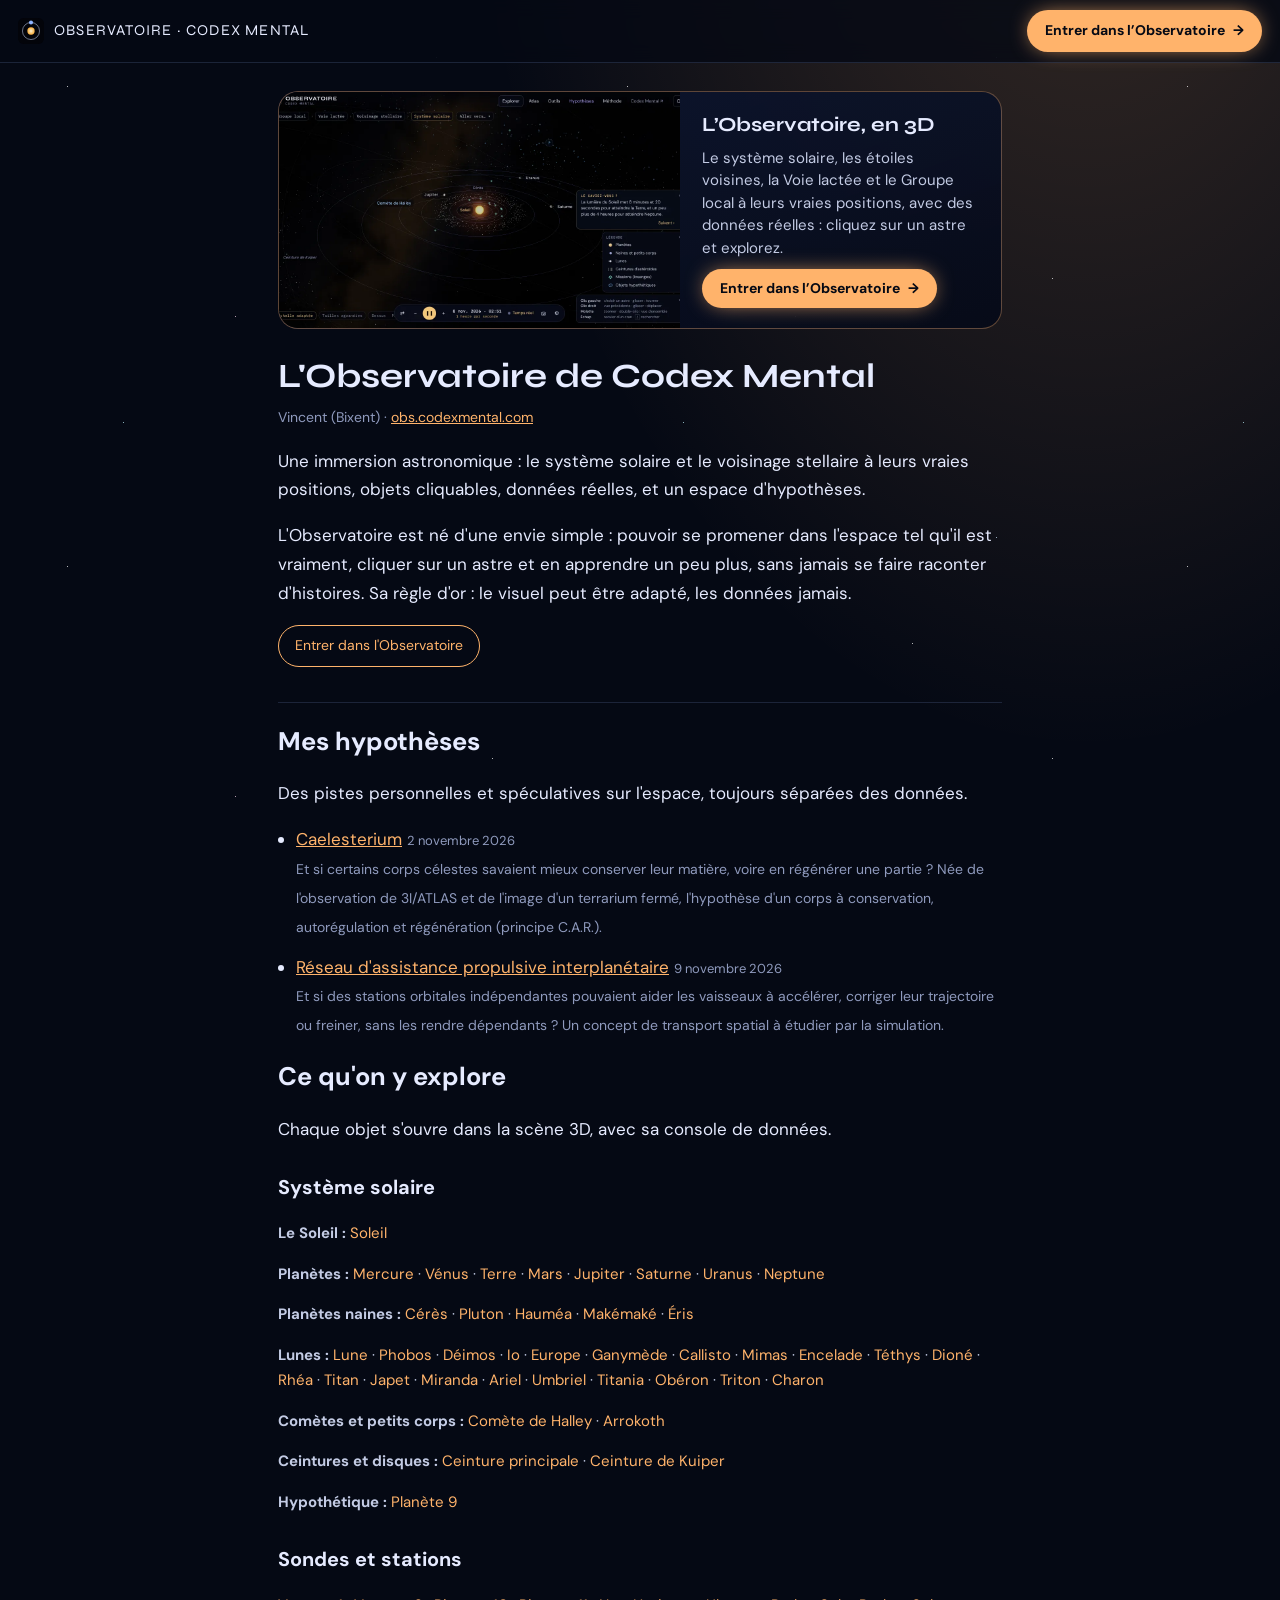
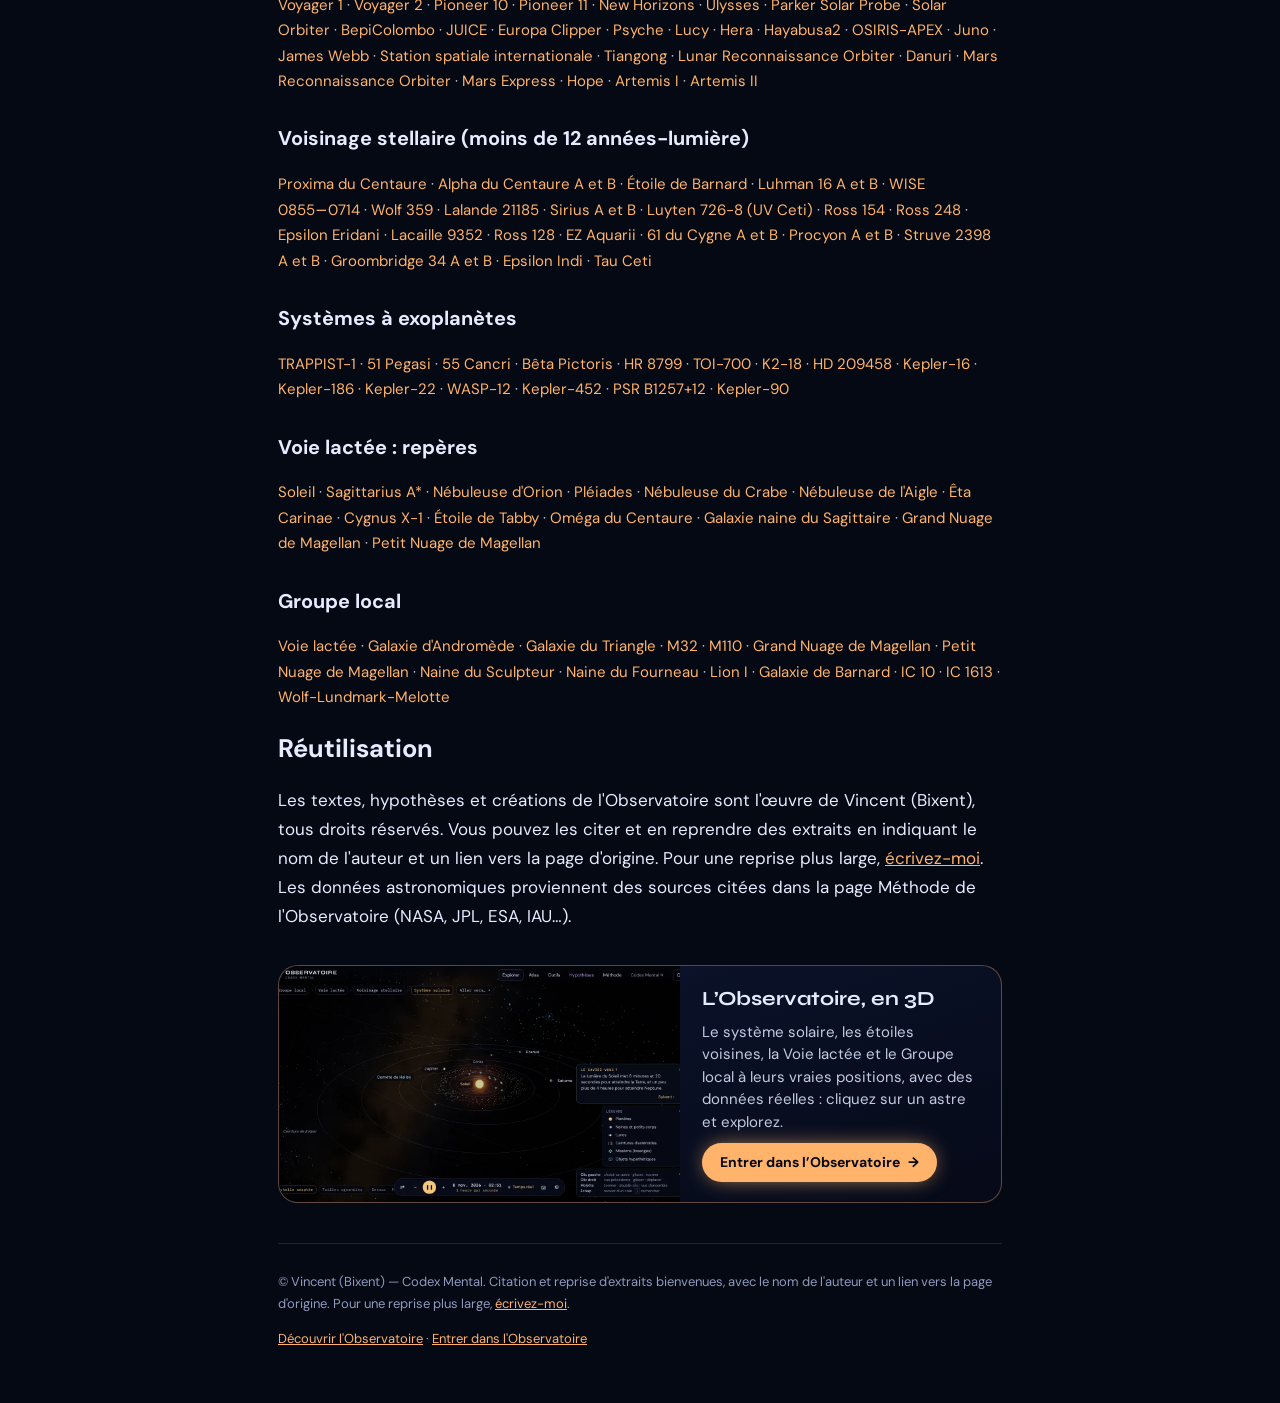
==== commit ac599f68: "Pages lisibles régénérées" ====
--- a/decouvrir/index.html
+++ b/decouvrir/index.html
@@ -17,7 +17,7 @@
 <meta name="twitter:card" content="summary_large_image">
 <link rel="icon" href="/favicon.svg" type="image/svg+xml">
 <link rel="stylesheet" href="/decouvrir/lisible.css">
-<script type="application/ld+json">{"@context": "https://schema.org", "@type": "CollectionPage", "name": "L'Observatoire de Codex Mental", "url": "https://obs.codexmental.com/decouvrir/", "inLanguage": "fr", "author": {"@type": "Person", "name": "Vincent (Bixent)", "url": "https://bixent.codexmental.com"}, "about": "Astronomie, système solaire, voisinage stellaire, exoplanètes, Voie lactée, Groupe local", "hasPart": [{"@type": "Article", "name": "Caelesterium", "url": "https://obs.codexmental.com/decouvrir/hypotheses/caelesterium/"}]}</script>
+<script type="application/ld+json">{"@context": "https://schema.org", "@type": "CollectionPage", "name": "L'Observatoire de Codex Mental", "url": "https://obs.codexmental.com/decouvrir/", "inLanguage": "fr", "author": {"@type": "Person", "name": "Vincent (Bixent)", "url": "https://bixent.codexmental.com"}, "about": "Astronomie, système solaire, voisinage stellaire, exoplanètes, Voie lactée, Groupe local", "hasPart": [{"@type": "Article", "name": "Caelesterium", "url": "https://obs.codexmental.com/decouvrir/hypotheses/caelesterium/"}, {"@type": "Article", "name": "Réseau d'assistance propulsive interplanétaire", "url": "https://obs.codexmental.com/decouvrir/hypotheses/reseau-propulsion/"}]}</script>
 </head>
 <body>
 <header class="bar"><a class="brand" href="/"><img src="/favicon.svg" alt="" width="26" height="26"><span>OBSERVATOIRE · CODEX MENTAL</span></a><a class="enter" href="/">Entrer dans l’Observatoire <span aria-hidden="true">→</span></a></header>
@@ -25,6 +25,7 @@
 <a class="promo top" href="/"><img src="/decouvrir/apercu.webp" alt="Aperçu du site" width="1280" height="720" loading="lazy"><span class="promo-t"><b>L’Observatoire, en 3D</b><span>Le système solaire, les étoiles voisines, la Voie lactée et le Groupe local à leurs vraies positions, avec des données réelles : cliquez sur un astre et explorez.</span><span class="enter">Entrer dans l’Observatoire <span aria-hidden="true">→</span></span></span></a><header class="head"><h1>L'Observatoire de Codex Mental</h1><p class="meta">Vincent (Bixent) · <a href="/">obs.codexmental.com</a></p><p>Une immersion astronomique : le système solaire et le voisinage stellaire à leurs vraies positions, objets cliquables, données réelles, et un espace d'hypothèses.</p><p>L'Observatoire est né d'une envie simple : pouvoir se promener dans l'espace tel qu'il est vraiment, cliquer sur un astre et en apprendre un peu plus, sans jamais se faire raconter d'histoires. Sa règle d'or : le visuel peut être adapté, les données jamais.</p><p><a class="go" href="/">Entrer dans l'Observatoire</a></p></header>
 <h2>Mes hypothèses</h2><p>Des pistes personnelles et spéculatives sur l'espace, toujours séparées des données.</p><ul class="list">
 <li><a href="/decouvrir/hypotheses/caelesterium/">Caelesterium</a> <time datetime="2026-11-02">2 novembre 2026</time><br><span>Et si certains corps célestes savaient mieux conserver leur matière, voire en régénérer une partie ? Née de l&#x27;observation de 3I/ATLAS et de l&#x27;image d&#x27;un terrarium fermé, l&#x27;hypothèse d&#x27;un corps à conservation, autorégulation et régénération (principe C.A.R.).</span></li>
+<li><a href="/decouvrir/hypotheses/reseau-propulsion/">Réseau d&#x27;assistance propulsive interplanétaire</a> <time datetime="2026-11-09">9 novembre 2026</time><br><span>Et si des stations orbitales indépendantes pouvaient aider les vaisseaux à accélérer, corriger leur trajectoire ou freiner, sans les rendre dépendants ? Un concept de transport spatial à étudier par la simulation.</span></li>
 </ul>
 <h2>Ce qu'on y explore</h2><p>Chaque objet s'ouvre dans la scène 3D, avec sa console de données.</p>
 <h3>Système solaire</h3>
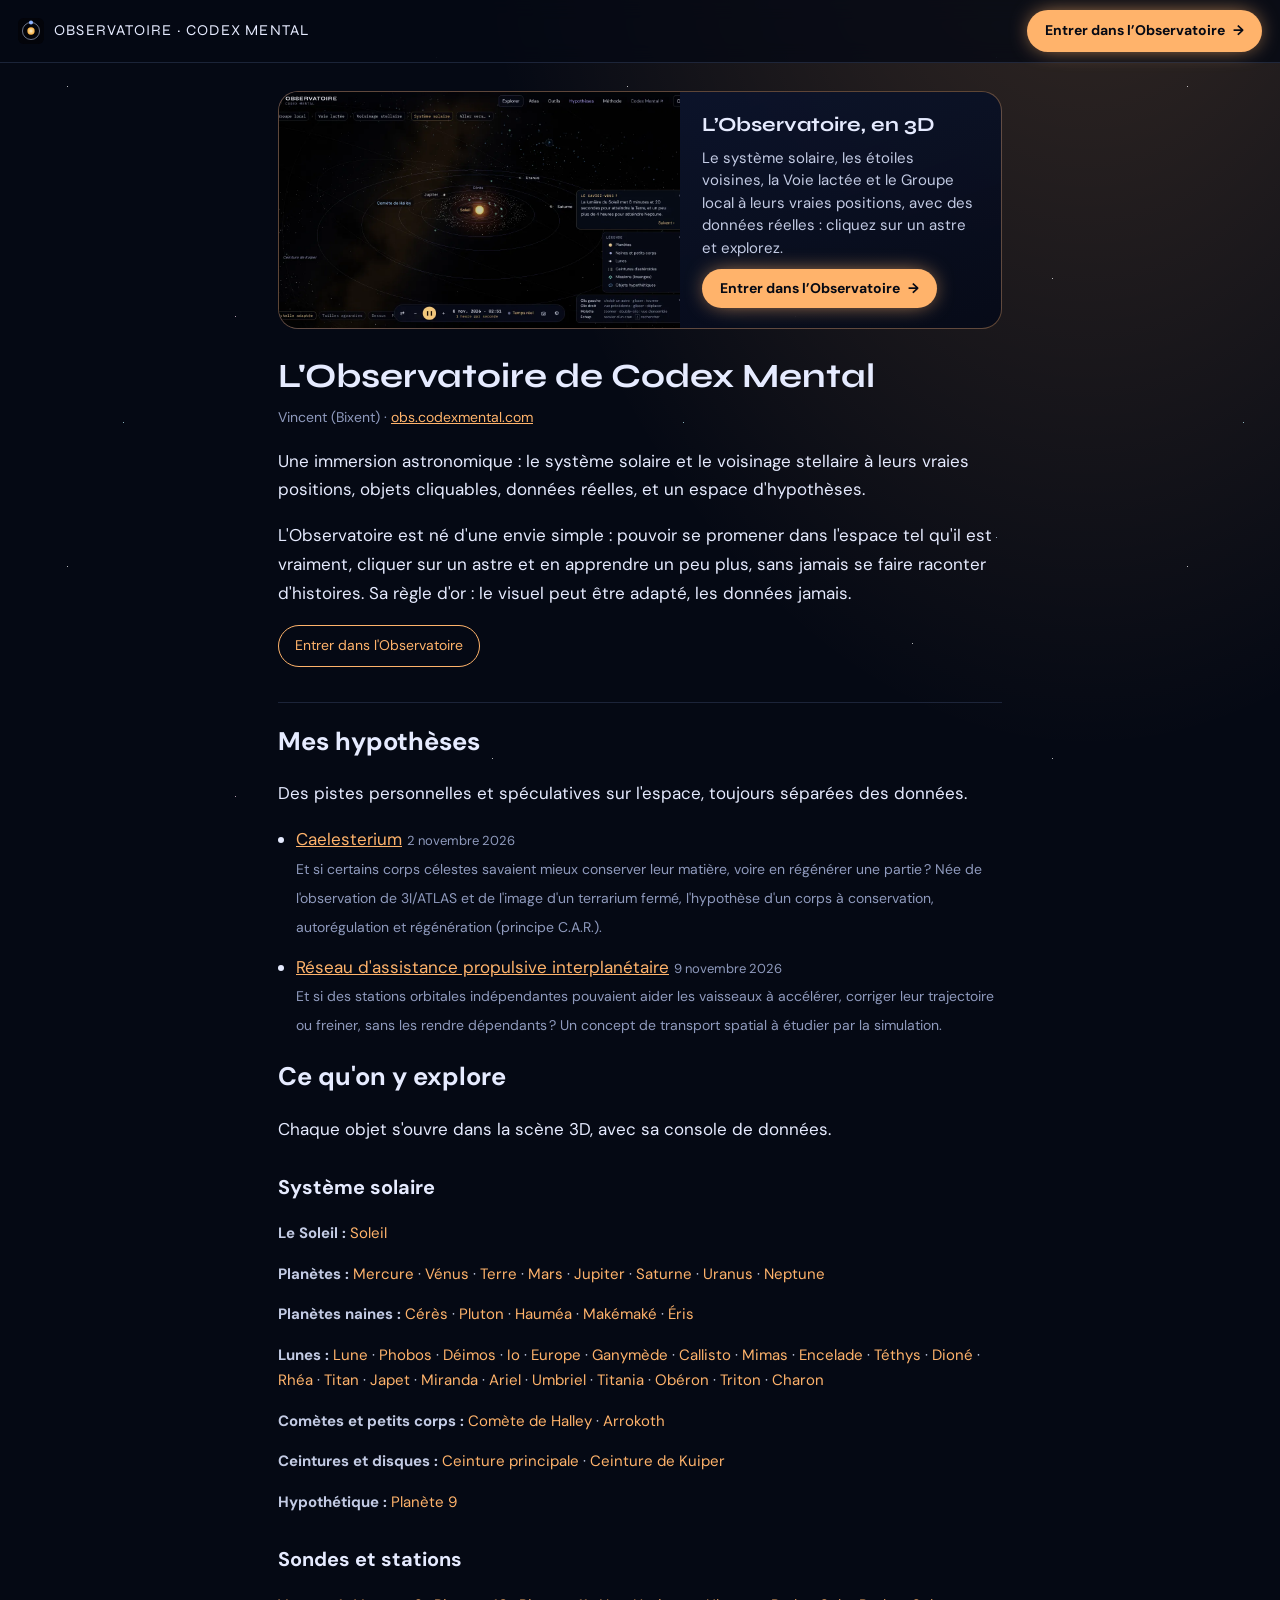
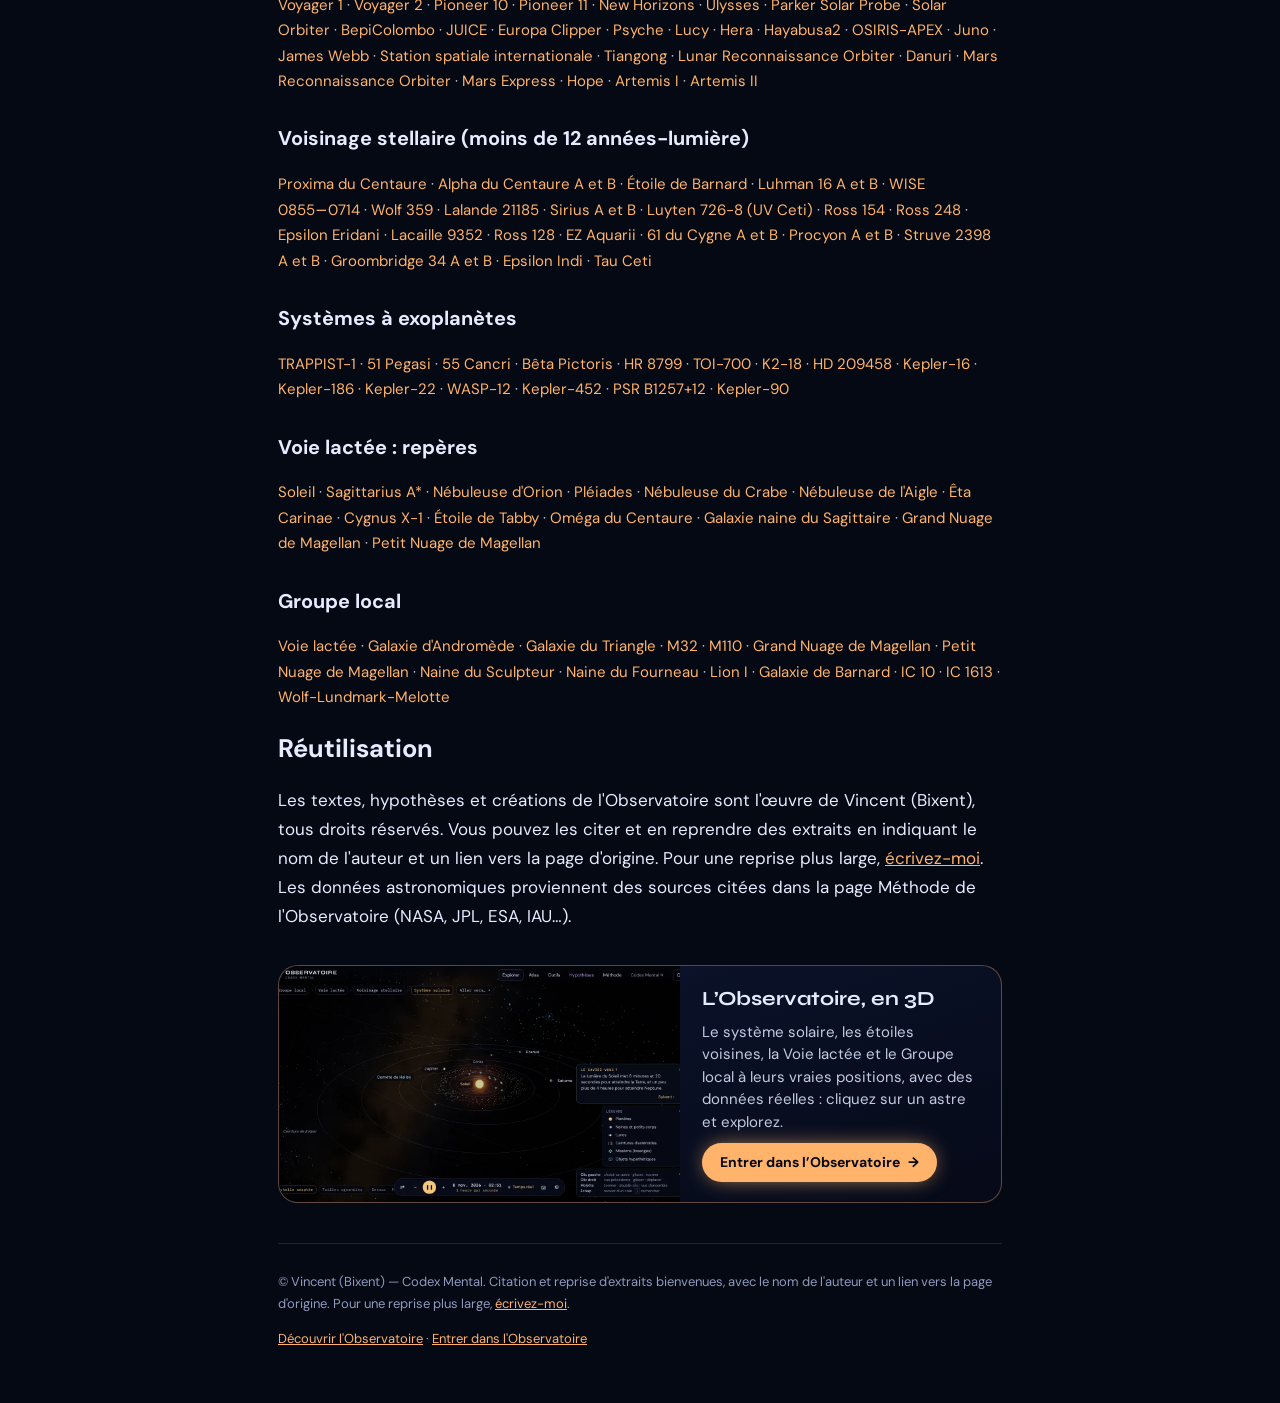
==== commit a3637a41: "Pages lisibles (decouvrir/) : typographie française, comme dans la scène Co-Authored-By: Claude Opus" ====
--- a/decouvrir/index.html
+++ b/decouvrir/index.html
@@ -22,32 +22,32 @@
 <body>
 <header class="bar"><a class="brand" href="/"><img src="/favicon.svg" alt="" width="26" height="26"><span>OBSERVATOIRE · CODEX MENTAL</span></a><a class="enter" href="/">Entrer dans l’Observatoire <span aria-hidden="true">→</span></a></header>
 <main class="page">
-<a class="promo top" href="/"><img src="/decouvrir/apercu.webp" alt="Aperçu du site" width="1280" height="720" loading="lazy"><span class="promo-t"><b>L’Observatoire, en 3D</b><span>Le système solaire, les étoiles voisines, la Voie lactée et le Groupe local à leurs vraies positions, avec des données réelles : cliquez sur un astre et explorez.</span><span class="enter">Entrer dans l’Observatoire <span aria-hidden="true">→</span></span></span></a><header class="head"><h1>L'Observatoire de Codex Mental</h1><p class="meta">Vincent (Bixent) · <a href="/">obs.codexmental.com</a></p><p>Une immersion astronomique : le système solaire et le voisinage stellaire à leurs vraies positions, objets cliquables, données réelles, et un espace d'hypothèses.</p><p>L'Observatoire est né d'une envie simple : pouvoir se promener dans l'espace tel qu'il est vraiment, cliquer sur un astre et en apprendre un peu plus, sans jamais se faire raconter d'histoires. Sa règle d'or : le visuel peut être adapté, les données jamais.</p><p><a class="go" href="/">Entrer dans l'Observatoire</a></p></header>
+<a class="promo top" href="/"><img src="/decouvrir/apercu.webp" alt="Aperçu du site" width="1280" height="720" loading="lazy"><span class="promo-t"><b>L’Observatoire, en 3D</b><span>Le système solaire, les étoiles voisines, la Voie lactée et le Groupe local à leurs vraies positions, avec des données réelles : cliquez sur un astre et explorez.</span><span class="enter">Entrer dans l’Observatoire <span aria-hidden="true">→</span></span></span></a><header class="head"><h1>L'Observatoire de Codex Mental</h1><p class="meta">Vincent (Bixent) · <a href="/">obs.codexmental.com</a></p><p>Une immersion astronomique : le système solaire et le voisinage stellaire à leurs vraies positions, objets cliquables, données réelles, et un espace d'hypothèses.</p><p>L'Observatoire est né d'une envie simple : pouvoir se promener dans l'espace tel qu'il est vraiment, cliquer sur un astre et en apprendre un peu plus, sans jamais se faire raconter d'histoires. Sa règle d'or : le visuel peut être adapté, les données jamais.</p><p><a class="go" href="/">Entrer dans l'Observatoire</a></p></header>
 <h2>Mes hypothèses</h2><p>Des pistes personnelles et spéculatives sur l'espace, toujours séparées des données.</p><ul class="list">
-<li><a href="/decouvrir/hypotheses/caelesterium/">Caelesterium</a> <time datetime="2026-11-02">2 novembre 2026</time><br><span>Et si certains corps célestes savaient mieux conserver leur matière, voire en régénérer une partie ? Née de l&#x27;observation de 3I/ATLAS et de l&#x27;image d&#x27;un terrarium fermé, l&#x27;hypothèse d&#x27;un corps à conservation, autorégulation et régénération (principe C.A.R.).</span></li>
-<li><a href="/decouvrir/hypotheses/reseau-propulsion/">Réseau d&#x27;assistance propulsive interplanétaire</a> <time datetime="2026-11-09">9 novembre 2026</time><br><span>Et si des stations orbitales indépendantes pouvaient aider les vaisseaux à accélérer, corriger leur trajectoire ou freiner, sans les rendre dépendants ? Un concept de transport spatial à étudier par la simulation.</span></li>
+<li><a href="/decouvrir/hypotheses/caelesterium/">Caelesterium</a> <time datetime="2026-11-02">2 novembre 2026</time><br><span>Et si certains corps célestes savaient mieux conserver leur matière, voire en régénérer une partie ? Née de l&#x27;observation de 3I/ATLAS et de l&#x27;image d&#x27;un terrarium fermé, l&#x27;hypothèse d&#x27;un corps à conservation, autorégulation et régénération (principe C.A.R.).</span></li>
+<li><a href="/decouvrir/hypotheses/reseau-propulsion/">Réseau d&#x27;assistance propulsive interplanétaire</a> <time datetime="2026-11-09">9 novembre 2026</time><br><span>Et si des stations orbitales indépendantes pouvaient aider les vaisseaux à accélérer, corriger leur trajectoire ou freiner, sans les rendre dépendants ? Un concept de transport spatial à étudier par la simulation.</span></li>
 </ul>
 <h2>Ce qu'on y explore</h2><p>Chaque objet s'ouvre dans la scène 3D, avec sa console de données.</p>
 <h3>Système solaire</h3>
-<p class="objs"><b>Le Soleil :</b> <a href="https://obs.codexmental.com/#/explorer/soleil">Soleil</a></p>
-<p class="objs"><b>Planètes :</b> <a href="https://obs.codexmental.com/#/explorer/mercure">Mercure</a> · <a href="https://obs.codexmental.com/#/explorer/venus">Vénus</a> · <a href="https://obs.codexmental.com/#/explorer/terre">Terre</a> · <a href="https://obs.codexmental.com/#/explorer/mars">Mars</a> · <a href="https://obs.codexmental.com/#/explorer/jupiter">Jupiter</a> · <a href="https://obs.codexmental.com/#/explorer/saturne">Saturne</a> · <a href="https://obs.codexmental.com/#/explorer/uranus">Uranus</a> · <a href="https://obs.codexmental.com/#/explorer/neptune">Neptune</a></p>
-<p class="objs"><b>Planètes naines :</b> <a href="https://obs.codexmental.com/#/explorer/ceres">Cérès</a> · <a href="https://obs.codexmental.com/#/explorer/pluton">Pluton</a> · <a href="https://obs.codexmental.com/#/explorer/haumea">Hauméa</a> · <a href="https://obs.codexmental.com/#/explorer/makemake">Makémaké</a> · <a href="https://obs.codexmental.com/#/explorer/eris">Éris</a></p>
-<p class="objs"><b>Lunes :</b> <a href="https://obs.codexmental.com/#/explorer/lune">Lune</a> · <a href="https://obs.codexmental.com/#/explorer/phobos">Phobos</a> · <a href="https://obs.codexmental.com/#/explorer/deimos">Déimos</a> · <a href="https://obs.codexmental.com/#/explorer/io">Io</a> · <a href="https://obs.codexmental.com/#/explorer/europe">Europe</a> · <a href="https://obs.codexmental.com/#/explorer/ganymede">Ganymède</a> · <a href="https://obs.codexmental.com/#/explorer/callisto">Callisto</a> · <a href="https://obs.codexmental.com/#/explorer/mimas">Mimas</a> · <a href="https://obs.codexmental.com/#/explorer/encelade">Encelade</a> · <a href="https://obs.codexmental.com/#/explorer/tethys">Téthys</a> · <a href="https://obs.codexmental.com/#/explorer/dione">Dioné</a> · <a href="https://obs.codexmental.com/#/explorer/rhea">Rhéa</a> · <a href="https://obs.codexmental.com/#/explorer/titan">Titan</a> · <a href="https://obs.codexmental.com/#/explorer/japet">Japet</a> · <a href="https://obs.codexmental.com/#/explorer/miranda">Miranda</a> · <a href="https://obs.codexmental.com/#/explorer/ariel">Ariel</a> · <a href="https://obs.codexmental.com/#/explorer/umbriel">Umbriel</a> · <a href="https://obs.codexmental.com/#/explorer/titania">Titania</a> · <a href="https://obs.codexmental.com/#/explorer/oberon">Obéron</a> · <a href="https://obs.codexmental.com/#/explorer/triton">Triton</a> · <a href="https://obs.codexmental.com/#/explorer/charon">Charon</a></p>
-<p class="objs"><b>Comètes et petits corps :</b> <a href="https://obs.codexmental.com/#/explorer/halley">Comète de Halley</a> · <a href="https://obs.codexmental.com/#/explorer/arrokoth">Arrokoth</a></p>
-<p class="objs"><b>Ceintures et disques :</b> <a href="https://obs.codexmental.com/#/explorer/ceinture">Ceinture principale</a> · <a href="https://obs.codexmental.com/#/explorer/kuiper">Ceinture de Kuiper</a></p>
-<p class="objs"><b>Hypothétique :</b> <a href="https://obs.codexmental.com/#/explorer/planete9">Planète 9</a></p>
+<p class="objs"><b>Le Soleil :</b> <a href="https://obs.codexmental.com/#/explorer/soleil">Soleil</a></p>
+<p class="objs"><b>Planètes :</b> <a href="https://obs.codexmental.com/#/explorer/mercure">Mercure</a> · <a href="https://obs.codexmental.com/#/explorer/venus">Vénus</a> · <a href="https://obs.codexmental.com/#/explorer/terre">Terre</a> · <a href="https://obs.codexmental.com/#/explorer/mars">Mars</a> · <a href="https://obs.codexmental.com/#/explorer/jupiter">Jupiter</a> · <a href="https://obs.codexmental.com/#/explorer/saturne">Saturne</a> · <a href="https://obs.codexmental.com/#/explorer/uranus">Uranus</a> · <a href="https://obs.codexmental.com/#/explorer/neptune">Neptune</a></p>
+<p class="objs"><b>Planètes naines :</b> <a href="https://obs.codexmental.com/#/explorer/ceres">Cérès</a> · <a href="https://obs.codexmental.com/#/explorer/pluton">Pluton</a> · <a href="https://obs.codexmental.com/#/explorer/haumea">Hauméa</a> · <a href="https://obs.codexmental.com/#/explorer/makemake">Makémaké</a> · <a href="https://obs.codexmental.com/#/explorer/eris">Éris</a></p>
+<p class="objs"><b>Lunes :</b> <a href="https://obs.codexmental.com/#/explorer/lune">Lune</a> · <a href="https://obs.codexmental.com/#/explorer/phobos">Phobos</a> · <a href="https://obs.codexmental.com/#/explorer/deimos">Déimos</a> · <a href="https://obs.codexmental.com/#/explorer/io">Io</a> · <a href="https://obs.codexmental.com/#/explorer/europe">Europe</a> · <a href="https://obs.codexmental.com/#/explorer/ganymede">Ganymède</a> · <a href="https://obs.codexmental.com/#/explorer/callisto">Callisto</a> · <a href="https://obs.codexmental.com/#/explorer/mimas">Mimas</a> · <a href="https://obs.codexmental.com/#/explorer/encelade">Encelade</a> · <a href="https://obs.codexmental.com/#/explorer/tethys">Téthys</a> · <a href="https://obs.codexmental.com/#/explorer/dione">Dioné</a> · <a href="https://obs.codexmental.com/#/explorer/rhea">Rhéa</a> · <a href="https://obs.codexmental.com/#/explorer/titan">Titan</a> · <a href="https://obs.codexmental.com/#/explorer/japet">Japet</a> · <a href="https://obs.codexmental.com/#/explorer/miranda">Miranda</a> · <a href="https://obs.codexmental.com/#/explorer/ariel">Ariel</a> · <a href="https://obs.codexmental.com/#/explorer/umbriel">Umbriel</a> · <a href="https://obs.codexmental.com/#/explorer/titania">Titania</a> · <a href="https://obs.codexmental.com/#/explorer/oberon">Obéron</a> · <a href="https://obs.codexmental.com/#/explorer/triton">Triton</a> · <a href="https://obs.codexmental.com/#/explorer/charon">Charon</a></p>
+<p class="objs"><b>Comètes et petits corps :</b> <a href="https://obs.codexmental.com/#/explorer/halley">Comète de Halley</a> · <a href="https://obs.codexmental.com/#/explorer/arrokoth">Arrokoth</a></p>
+<p class="objs"><b>Ceintures et disques :</b> <a href="https://obs.codexmental.com/#/explorer/ceinture">Ceinture principale</a> · <a href="https://obs.codexmental.com/#/explorer/kuiper">Ceinture de Kuiper</a></p>
+<p class="objs"><b>Hypothétique :</b> <a href="https://obs.codexmental.com/#/explorer/planete9">Planète 9</a></p>
 <h3>Sondes et stations</h3>
 <p class="objs"><a href="https://obs.codexmental.com/#/explorer/voyager1">Voyager 1</a> · <a href="https://obs.codexmental.com/#/explorer/voyager2">Voyager 2</a> · <a href="https://obs.codexmental.com/#/explorer/pioneer10">Pioneer 10</a> · <a href="https://obs.codexmental.com/#/explorer/pioneer11">Pioneer 11</a> · <a href="https://obs.codexmental.com/#/explorer/newhorizons">New Horizons</a> · <a href="https://obs.codexmental.com/#/explorer/ulysses">Ulysses</a> · <a href="https://obs.codexmental.com/#/explorer/parker">Parker Solar Probe</a> · <a href="https://obs.codexmental.com/#/explorer/solarorbiter">Solar Orbiter</a> · <a href="https://obs.codexmental.com/#/explorer/bepicolombo">BepiColombo</a> · <a href="https://obs.codexmental.com/#/explorer/juice">JUICE</a> · <a href="https://obs.codexmental.com/#/explorer/clipper">Europa Clipper</a> · <a href="https://obs.codexmental.com/#/explorer/psyche">Psyche</a> · <a href="https://obs.codexmental.com/#/explorer/lucy">Lucy</a> · <a href="https://obs.codexmental.com/#/explorer/hera">Hera</a> · <a href="https://obs.codexmental.com/#/explorer/hayabusa2">Hayabusa2</a> · <a href="https://obs.codexmental.com/#/explorer/osirisapex">OSIRIS-APEX</a> · <a href="https://obs.codexmental.com/#/explorer/juno">Juno</a> · <a href="https://obs.codexmental.com/#/explorer/jwst">James Webb</a> · <a href="https://obs.codexmental.com/#/explorer/iss">Station spatiale internationale</a> · <a href="https://obs.codexmental.com/#/explorer/tiangong">Tiangong</a> · <a href="https://obs.codexmental.com/#/explorer/lro">Lunar Reconnaissance Orbiter</a> · <a href="https://obs.codexmental.com/#/explorer/danuri">Danuri</a> · <a href="https://obs.codexmental.com/#/explorer/mro">Mars Reconnaissance Orbiter</a> · <a href="https://obs.codexmental.com/#/explorer/marsexpress">Mars Express</a> · <a href="https://obs.codexmental.com/#/explorer/hope">Hope</a> · <a href="https://obs.codexmental.com/#/explorer/artemis1">Artemis I</a> · <a href="https://obs.codexmental.com/#/explorer/artemis2">Artemis II</a></p>
 <h3>Voisinage stellaire (moins de 12 années-lumière)</h3>
 <p class="objs"><a href="https://obs.codexmental.com/#/voisinage/proxima">Proxima du Centaure</a> · <a href="https://obs.codexmental.com/#/voisinage/alphacen">Alpha du Centaure A et B</a> · <a href="https://obs.codexmental.com/#/voisinage/barnard">Étoile de Barnard</a> · <a href="https://obs.codexmental.com/#/voisinage/luhman16">Luhman 16 A et B</a> · <a href="https://obs.codexmental.com/#/voisinage/wise0855">WISE 0855−0714</a> · <a href="https://obs.codexmental.com/#/voisinage/wolf359">Wolf 359</a> · <a href="https://obs.codexmental.com/#/voisinage/lalande21185">Lalande 21185</a> · <a href="https://obs.codexmental.com/#/voisinage/sirius">Sirius A et B</a> · <a href="https://obs.codexmental.com/#/voisinage/luyten7268">Luyten 726-8 (UV Ceti)</a> · <a href="https://obs.codexmental.com/#/voisinage/ross154">Ross 154</a> · <a href="https://obs.codexmental.com/#/voisinage/ross248">Ross 248</a> · <a href="https://obs.codexmental.com/#/voisinage/epseri">Epsilon Eridani</a> · <a href="https://obs.codexmental.com/#/voisinage/lacaille9352">Lacaille 9352</a> · <a href="https://obs.codexmental.com/#/voisinage/ross128">Ross 128</a> · <a href="https://obs.codexmental.com/#/voisinage/ezaqr">EZ Aquarii</a> · <a href="https://obs.codexmental.com/#/voisinage/61cyg">61 du Cygne A et B</a> · <a href="https://obs.codexmental.com/#/voisinage/procyon">Procyon A et B</a> · <a href="https://obs.codexmental.com/#/voisinage/struve2398">Struve 2398 A et B</a> · <a href="https://obs.codexmental.com/#/voisinage/groombridge34">Groombridge 34 A et B</a> · <a href="https://obs.codexmental.com/#/voisinage/epsind">Epsilon Indi</a> · <a href="https://obs.codexmental.com/#/voisinage/tauceti">Tau Ceti</a></p>
 <h3>Systèmes à exoplanètes</h3>
 <p class="objs"><a href="https://obs.codexmental.com/#/etoile/trappist1">TRAPPIST-1</a> · <a href="https://obs.codexmental.com/#/etoile/51peg">51 Pegasi</a> · <a href="https://obs.codexmental.com/#/etoile/55cnc">55 Cancri</a> · <a href="https://obs.codexmental.com/#/etoile/betapic">Bêta Pictoris</a> · <a href="https://obs.codexmental.com/#/etoile/hr8799">HR 8799</a> · <a href="https://obs.codexmental.com/#/etoile/toi700">TOI-700</a> · <a href="https://obs.codexmental.com/#/etoile/k218">K2-18</a> · <a href="https://obs.codexmental.com/#/etoile/hd209458">HD 209458</a> · <a href="https://obs.codexmental.com/#/etoile/kepler16">Kepler-16</a> · <a href="https://obs.codexmental.com/#/etoile/kepler186">Kepler-186</a> · <a href="https://obs.codexmental.com/#/etoile/kepler22">Kepler-22</a> · <a href="https://obs.codexmental.com/#/etoile/wasp12">WASP-12</a> · <a href="https://obs.codexmental.com/#/etoile/kepler452">Kepler-452</a> · <a href="https://obs.codexmental.com/#/etoile/psr1257">PSR B1257+12</a> · <a href="https://obs.codexmental.com/#/etoile/kepler90">Kepler-90</a></p>
-<h3>Voie lactée : repères</h3>
+<h3>Voie lactée : repères</h3>
 <p class="objs"><a href="https://obs.codexmental.com/#/galaxie/soleil-g">Soleil</a> · <a href="https://obs.codexmental.com/#/galaxie/sgra">Sagittarius A*</a> · <a href="https://obs.codexmental.com/#/galaxie/orion-m42">Nébuleuse d&#x27;Orion</a> · <a href="https://obs.codexmental.com/#/galaxie/pleiades">Pléiades</a> · <a href="https://obs.codexmental.com/#/galaxie/crabe">Nébuleuse du Crabe</a> · <a href="https://obs.codexmental.com/#/galaxie/aigle">Nébuleuse de l&#x27;Aigle</a> · <a href="https://obs.codexmental.com/#/galaxie/etacar">Êta Carinae</a> · <a href="https://obs.codexmental.com/#/galaxie/cygx1">Cygnus X-1</a> · <a href="https://obs.codexmental.com/#/galaxie/tabby">Étoile de Tabby</a> · <a href="https://obs.codexmental.com/#/galaxie/omegacen">Oméga du Centaure</a> · <a href="https://obs.codexmental.com/#/galaxie/sgrdsph">Galaxie naine du Sagittaire</a> · <a href="https://obs.codexmental.com/#/galaxie/gnm">Grand Nuage de Magellan</a> · <a href="https://obs.codexmental.com/#/galaxie/pnm">Petit Nuage de Magellan</a></p>
 <h3>Groupe local</h3>
 <p class="objs"><a href="https://obs.codexmental.com/#/groupe-local/voielactee">Voie lactée</a> · <a href="https://obs.codexmental.com/#/groupe-local/m31">Galaxie d&#x27;Andromède</a> · <a href="https://obs.codexmental.com/#/groupe-local/m33">Galaxie du Triangle</a> · <a href="https://obs.codexmental.com/#/groupe-local/m32">M32</a> · <a href="https://obs.codexmental.com/#/groupe-local/m110">M110</a> · <a href="https://obs.codexmental.com/#/groupe-local/lg-gnm">Grand Nuage de Magellan</a> · <a href="https://obs.codexmental.com/#/groupe-local/lg-pnm">Petit Nuage de Magellan</a> · <a href="https://obs.codexmental.com/#/groupe-local/sculptor">Naine du Sculpteur</a> · <a href="https://obs.codexmental.com/#/groupe-local/fornax">Naine du Fourneau</a> · <a href="https://obs.codexmental.com/#/groupe-local/leo1">Lion I</a> · <a href="https://obs.codexmental.com/#/groupe-local/ngc6822">Galaxie de Barnard</a> · <a href="https://obs.codexmental.com/#/groupe-local/ic10">IC 10</a> · <a href="https://obs.codexmental.com/#/groupe-local/ic1613">IC 1613</a> · <a href="https://obs.codexmental.com/#/groupe-local/wlm">Wolf-Lundmark-Melotte</a></p>
 <h2 id="reutilisation">Réutilisation</h2><p>Les textes, hypothèses et créations de l'Observatoire sont l'œuvre de Vincent (Bixent), tous droits réservés. Vous pouvez les citer et en reprendre des extraits en indiquant le nom de l'auteur et un lien vers la page d'origine. Pour une reprise plus large, <a href="https://codexmental.com/#contact/form">écrivez-moi</a>. Les données astronomiques proviennent des sources citées dans la page Méthode de l'Observatoire (NASA, JPL, ESA, IAU…).</p>
-<a class="promo" href="/"><img src="/decouvrir/apercu.webp" alt="Aperçu du site" width="1280" height="720" loading="lazy"><span class="promo-t"><b>L’Observatoire, en 3D</b><span>Le système solaire, les étoiles voisines, la Voie lactée et le Groupe local à leurs vraies positions, avec des données réelles : cliquez sur un astre et explorez.</span><span class="enter">Entrer dans l’Observatoire <span aria-hidden="true">→</span></span></span></a>
+<a class="promo" href="/"><img src="/decouvrir/apercu.webp" alt="Aperçu du site" width="1280" height="720" loading="lazy"><span class="promo-t"><b>L’Observatoire, en 3D</b><span>Le système solaire, les étoiles voisines, la Voie lactée et le Groupe local à leurs vraies positions, avec des données réelles : cliquez sur un astre et explorez.</span><span class="enter">Entrer dans l’Observatoire <span aria-hidden="true">→</span></span></span></a>
 <footer class="foot"><p>© Vincent (Bixent) — Codex Mental. Citation et reprise d'extraits bienvenues, avec le nom de l'auteur et un lien vers la page d'origine. Pour une reprise plus large, <a href="https://codexmental.com/#contact/form">écrivez-moi</a>.</p><p><a href="/decouvrir/">Découvrir l'Observatoire</a> · <a href="/">Entrer dans l'Observatoire</a></p></footer>
 </main>
 </body>
